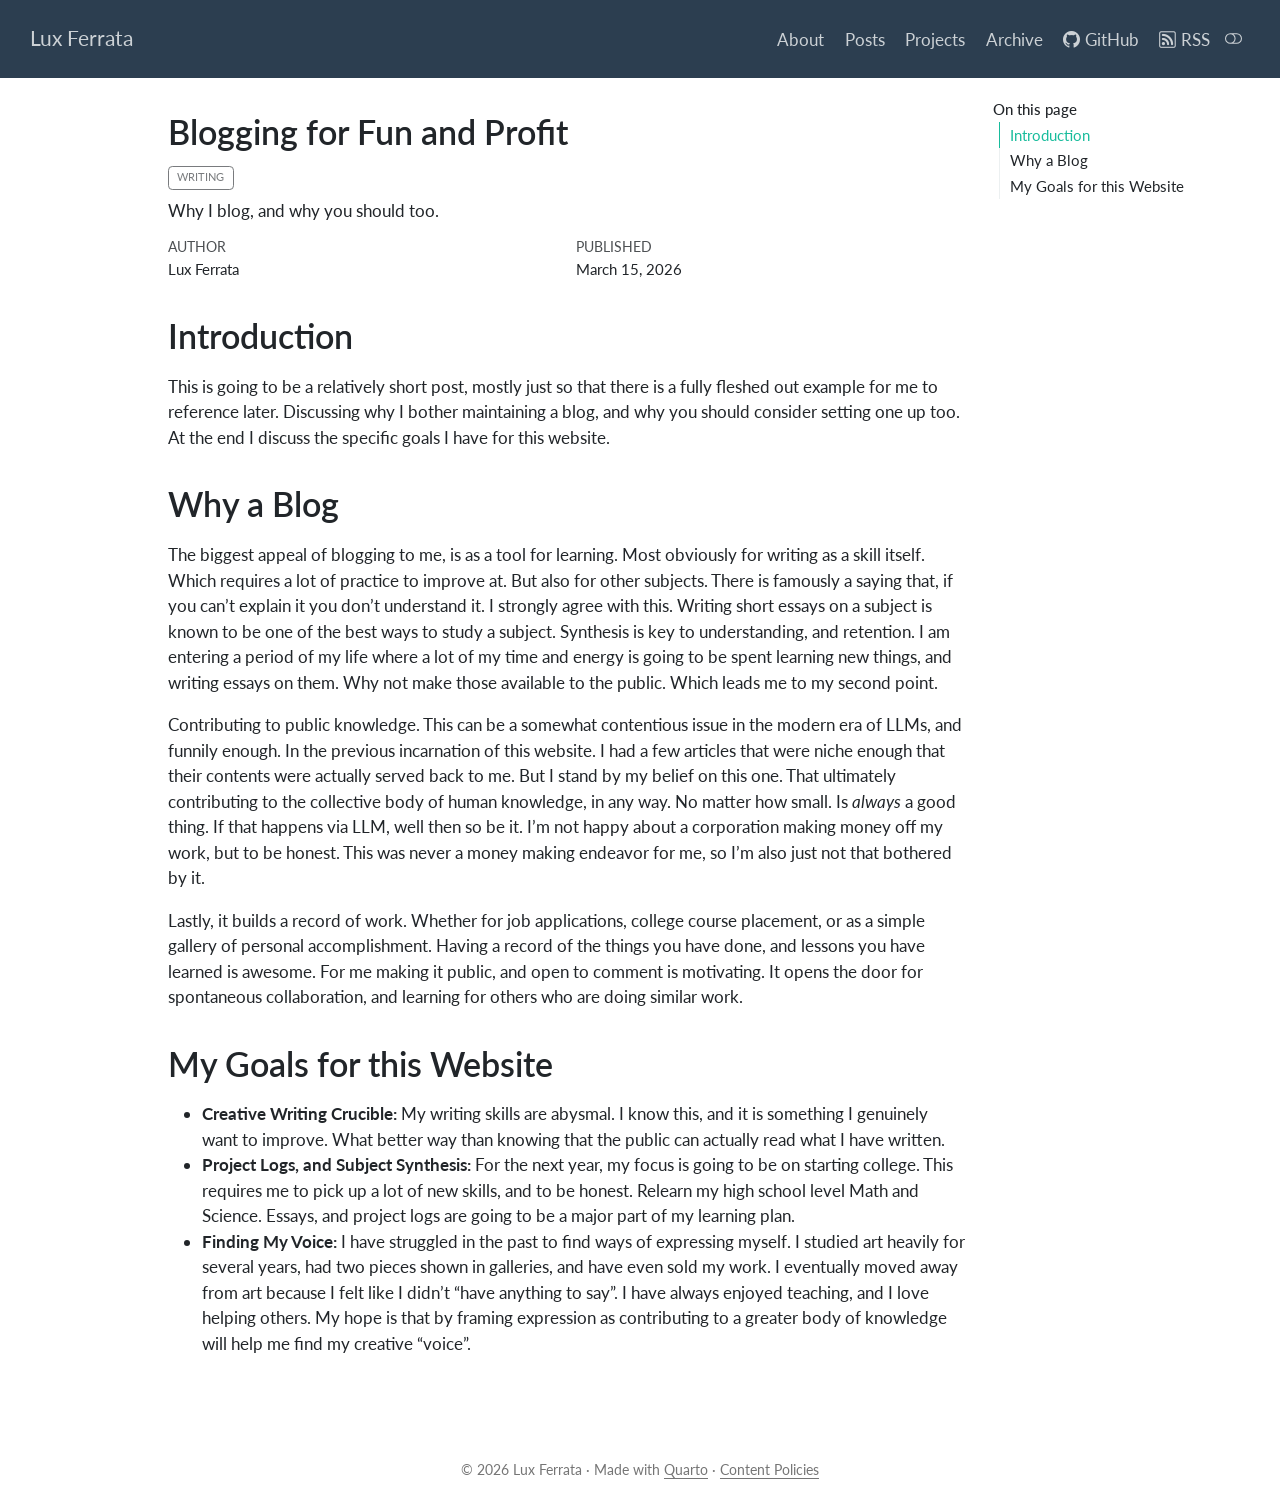
==== posts/blogging_for_fun_and_profit/index.html @ d285a42b "Built site for gh-pages" ====
<!DOCTYPE html>
<html xmlns="http://www.w3.org/1999/xhtml" lang="en" xml:lang="en"><head>

<meta charset="utf-8">
<meta name="generator" content="quarto-1.8.26">

<meta name="viewport" content="width=device-width, initial-scale=1.0, user-scalable=yes">

<meta name="author" content="Lux Ferrata">
<meta name="dcterms.date" content="2026-03-15">
<meta name="description" content="Why I blog, and why you should too.">

<title>Blogging for Fun and Profit – Lux Ferrata</title>
<style>
code{white-space: pre-wrap;}
span.smallcaps{font-variant: small-caps;}
div.columns{display: flex; gap: min(4vw, 1.5em);}
div.column{flex: auto; overflow-x: auto;}
div.hanging-indent{margin-left: 1.5em; text-indent: -1.5em;}
ul.task-list{list-style: none;}
ul.task-list li input[type="checkbox"] {
  width: 0.8em;
  margin: 0 0.8em 0.2em -1em; /* quarto-specific, see https://github.com/quarto-dev/quarto-cli/issues/4556 */ 
  vertical-align: middle;
}
</style>


<script src="../../site_libs/quarto-nav/quarto-nav.js"></script>
<script src="../../site_libs/quarto-nav/headroom.min.js"></script>
<script src="../../site_libs/clipboard/clipboard.min.js"></script>
<script src="../../site_libs/quarto-search/autocomplete.umd.js"></script>
<script src="../../site_libs/quarto-search/fuse.min.js"></script>
<script src="../../site_libs/quarto-search/quarto-search.js"></script>
<meta name="quarto:offset" content="../../">
<link href="../../Penrose_Valknut-3.svg" rel="icon" type="image/svg+xml">
<script src="../../site_libs/quarto-html/quarto.js" type="module"></script>
<script src="../../site_libs/quarto-html/tabsets/tabsets.js" type="module"></script>
<script src="../../site_libs/quarto-html/axe/axe-check.js" type="module"></script>
<script src="../../site_libs/quarto-html/popper.min.js"></script>
<script src="../../site_libs/quarto-html/tippy.umd.min.js"></script>
<script src="../../site_libs/quarto-html/anchor.min.js"></script>
<link href="../../site_libs/quarto-html/tippy.css" rel="stylesheet">
<link href="../../site_libs/quarto-html/quarto-syntax-highlighting-587c61ba64f3a5504c4d52d930310e48.css" rel="stylesheet" class="quarto-color-scheme" id="quarto-text-highlighting-styles">
<link href="../../site_libs/quarto-html/quarto-syntax-highlighting-dark-b758ccaa5987ceb1b75504551e579abf.css" rel="stylesheet" class="quarto-color-scheme quarto-color-alternate" id="quarto-text-highlighting-styles">
<link href="../../site_libs/quarto-html/quarto-syntax-highlighting-587c61ba64f3a5504c4d52d930310e48.css" rel="stylesheet" class="quarto-color-scheme-extra" id="quarto-text-highlighting-styles">
<script src="../../site_libs/bootstrap/bootstrap.min.js"></script>
<link href="../../site_libs/bootstrap/bootstrap-icons.css" rel="stylesheet">
<link href="../../site_libs/bootstrap/bootstrap-5440263214193072107d4b84b56871b3.min.css" rel="stylesheet" append-hash="true" class="quarto-color-scheme" id="quarto-bootstrap" data-mode="light">
<link href="../../site_libs/bootstrap/bootstrap-dark-11180e8641d4251ead1245f5d1384df2.min.css" rel="stylesheet" append-hash="true" class="quarto-color-scheme quarto-color-alternate" id="quarto-bootstrap" data-mode="dark">
<link href="../../site_libs/bootstrap/bootstrap-5440263214193072107d4b84b56871b3.min.css" rel="stylesheet" append-hash="true" class="quarto-color-scheme-extra" id="quarto-bootstrap" data-mode="light">
<script id="quarto-search-options" type="application/json">{
  "location": "navbar",
  "copy-button": false,
  "collapse-after": 3,
  "panel-placement": "end",
  "type": "overlay",
  "limit": 50,
  "keyboard-shortcut": [
    "f",
    "/",
    "s"
  ],
  "show-item-context": false,
  "language": {
    "search-no-results-text": "No results",
    "search-matching-documents-text": "matching documents",
    "search-copy-link-title": "Copy link to search",
    "search-hide-matches-text": "Hide additional matches",
    "search-more-match-text": "more match in this document",
    "search-more-matches-text": "more matches in this document",
    "search-clear-button-title": "Clear",
    "search-text-placeholder": "",
    "search-detached-cancel-button-title": "Cancel",
    "search-submit-button-title": "Submit",
    "search-label": "Search"
  }
}</script>


<meta property="og:title" content="Blogging for Fun and Profit – Lux Ferrata">
<meta property="og:description" content="Why I blog, and why you should too.">
<meta property="og:image" content="https://luxferrata.org/posts/blogging_for_fun_and_profit/thumbnail.png">
<meta property="og:site_name" content="Lux Ferrata">
<meta property="og:image:height" content="2832">
<meta property="og:image:width" content="4256">
</head>

<body class="nav-fixed quarto-light"><script id="quarto-html-before-body" type="application/javascript">
    const toggleBodyColorMode = (bsSheetEl) => {
      const mode = bsSheetEl.getAttribute("data-mode");
      const bodyEl = window.document.querySelector("body");
      if (mode === "dark") {
        bodyEl.classList.add("quarto-dark");
        bodyEl.classList.remove("quarto-light");
      } else {
        bodyEl.classList.add("quarto-light");
        bodyEl.classList.remove("quarto-dark");
      }
    }
    const toggleBodyColorPrimary = () => {
      const bsSheetEl = window.document.querySelector("link#quarto-bootstrap:not([rel=disabled-stylesheet])");
      if (bsSheetEl) {
        toggleBodyColorMode(bsSheetEl);
      }
    }
    const setColorSchemeToggle = (alternate) => {
      const toggles = window.document.querySelectorAll('.quarto-color-scheme-toggle');
      for (let i=0; i < toggles.length; i++) {
        const toggle = toggles[i];
        if (toggle) {
          if (alternate) {
            toggle.classList.add("alternate");
          } else {
            toggle.classList.remove("alternate");
          }
        }
      }
    };
    const toggleColorMode = (alternate) => {
      // Switch the stylesheets
      const primaryStylesheets = window.document.querySelectorAll('link.quarto-color-scheme:not(.quarto-color-alternate)');
      const alternateStylesheets = window.document.querySelectorAll('link.quarto-color-scheme.quarto-color-alternate');
      manageTransitions('#quarto-margin-sidebar .nav-link', false);
      if (alternate) {
        // note: dark is layered on light, we don't disable primary!
        enableStylesheet(alternateStylesheets);
        for (const sheetNode of alternateStylesheets) {
          if (sheetNode.id === "quarto-bootstrap") {
            toggleBodyColorMode(sheetNode);
          }
        }
      } else {
        disableStylesheet(alternateStylesheets);
        enableStylesheet(primaryStylesheets)
        toggleBodyColorPrimary();
      }
      manageTransitions('#quarto-margin-sidebar .nav-link', true);
      // Switch the toggles
      setColorSchemeToggle(alternate)
      // Hack to workaround the fact that safari doesn't
      // properly recolor the scrollbar when toggling (#1455)
      if (navigator.userAgent.indexOf('Safari') > 0 && navigator.userAgent.indexOf('Chrome') == -1) {
        manageTransitions("body", false);
        window.scrollTo(0, 1);
        setTimeout(() => {
          window.scrollTo(0, 0);
          manageTransitions("body", true);
        }, 40);
      }
    }
    const disableStylesheet = (stylesheets) => {
      for (let i=0; i < stylesheets.length; i++) {
        const stylesheet = stylesheets[i];
        stylesheet.rel = 'disabled-stylesheet';
      }
    }
    const enableStylesheet = (stylesheets) => {
      for (let i=0; i < stylesheets.length; i++) {
        const stylesheet = stylesheets[i];
        if(stylesheet.rel !== 'stylesheet') { // for Chrome, which will still FOUC without this check
          stylesheet.rel = 'stylesheet';
        }
      }
    }
    const manageTransitions = (selector, allowTransitions) => {
      const els = window.document.querySelectorAll(selector);
      for (let i=0; i < els.length; i++) {
        const el = els[i];
        if (allowTransitions) {
          el.classList.remove('notransition');
        } else {
          el.classList.add('notransition');
        }
      }
    }
    const isFileUrl = () => {
      return window.location.protocol === 'file:';
    }
    const hasAlternateSentinel = () => {
      let styleSentinel = getColorSchemeSentinel();
      if (styleSentinel !== null) {
        return styleSentinel === "alternate";
      } else {
        return false;
      }
    }
    const setStyleSentinel = (alternate) => {
      const value = alternate ? "alternate" : "default";
      if (!isFileUrl()) {
        window.localStorage.setItem("quarto-color-scheme", value);
      } else {
        localAlternateSentinel = value;
      }
    }
    const getColorSchemeSentinel = () => {
      if (!isFileUrl()) {
        const storageValue = window.localStorage.getItem("quarto-color-scheme");
        return storageValue != null ? storageValue : localAlternateSentinel;
      } else {
        return localAlternateSentinel;
      }
    }
    const toggleGiscusIfUsed = (isAlternate, darkModeDefault) => {
      const baseTheme = document.querySelector('#giscus-base-theme')?.value ?? 'light';
      const alternateTheme = document.querySelector('#giscus-alt-theme')?.value ?? 'dark';
      let newTheme = '';
      if(authorPrefersDark) {
        newTheme = isAlternate ? baseTheme : alternateTheme;
      } else {
        newTheme = isAlternate ? alternateTheme : baseTheme;
      }
      const changeGiscusTheme = () => {
        // From: https://github.com/giscus/giscus/issues/336
        const sendMessage = (message) => {
          const iframe = document.querySelector('iframe.giscus-frame');
          if (!iframe) return;
          iframe.contentWindow.postMessage({ giscus: message }, 'https://giscus.app');
        }
        sendMessage({
          setConfig: {
            theme: newTheme
          }
        });
      }
      const isGiscussLoaded = window.document.querySelector('iframe.giscus-frame') !== null;
      if (isGiscussLoaded) {
        changeGiscusTheme();
      }
    };
    const authorPrefersDark = false;
    const darkModeDefault = authorPrefersDark;
      document.querySelector('link#quarto-text-highlighting-styles.quarto-color-scheme-extra').rel = 'disabled-stylesheet';
      document.querySelector('link#quarto-bootstrap.quarto-color-scheme-extra').rel = 'disabled-stylesheet';
    let localAlternateSentinel = darkModeDefault ? 'alternate' : 'default';
    // Dark / light mode switch
    window.quartoToggleColorScheme = () => {
      // Read the current dark / light value
      let toAlternate = !hasAlternateSentinel();
      toggleColorMode(toAlternate);
      setStyleSentinel(toAlternate);
      toggleGiscusIfUsed(toAlternate, darkModeDefault);
      window.dispatchEvent(new Event('resize'));
    };
    // Switch to dark mode if need be
    if (hasAlternateSentinel()) {
      toggleColorMode(true);
    } else {
      toggleColorMode(false);
    }
  </script>

<div id="quarto-search-results"></div>
  <header id="quarto-header" class="headroom fixed-top">
    <nav class="navbar navbar-expand-lg " data-bs-theme="dark">
      <div class="navbar-container container-fluid">
      <div class="navbar-brand-container mx-auto">
    <a class="navbar-brand" href="../../index.html">
    <span class="navbar-title">Lux Ferrata</span>
    </a>
  </div>
            <div id="quarto-search" class="" title="Search"></div>
          <button class="navbar-toggler" type="button" data-bs-toggle="collapse" data-bs-target="#navbarCollapse" aria-controls="navbarCollapse" role="menu" aria-expanded="false" aria-label="Toggle navigation" onclick="if (window.quartoToggleHeadroom) { window.quartoToggleHeadroom(); }">
  <span class="navbar-toggler-icon"></span>
</button>
          <div class="collapse navbar-collapse" id="navbarCollapse">
            <ul class="navbar-nav navbar-nav-scroll ms-auto">
  <li class="nav-item">
    <a class="nav-link" href="../../author.html"> 
<span class="menu-text">About</span></a>
  </li>  
  <li class="nav-item">
    <a class="nav-link" href="../../blog.html"> 
<span class="menu-text">Posts</span></a>
  </li>  
  <li class="nav-item">
    <a class="nav-link" href="../../projects.html"> 
<span class="menu-text">Projects</span></a>
  </li>  
  <li class="nav-item">
    <a class="nav-link" href="../../archive.html"> 
<span class="menu-text">Archive</span></a>
  </li>  
  <li class="nav-item">
    <a class="nav-link" href="https://github.com/lux-ferrata"> <i class="bi bi-github" role="img">
</i> 
<span class="menu-text">GitHub</span></a>
  </li>  
  <li class="nav-item">
    <a class="nav-link" href="../../blog.xml"> <i class="bi bi-rss" role="img">
</i> 
<span class="menu-text">RSS</span></a>
  </li>  
</ul>
          </div> <!-- /navcollapse -->
            <div class="quarto-navbar-tools">
  <a href="" class="quarto-color-scheme-toggle quarto-navigation-tool  px-1" onclick="window.quartoToggleColorScheme(); return false;" title="Toggle dark mode"><i class="bi"></i></a>
</div>
      </div> <!-- /container-fluid -->
    </nav>
</header>
<!-- content -->
<div id="quarto-content" class="quarto-container page-columns page-rows-contents page-layout-article page-navbar">
<!-- sidebar -->
<!-- margin-sidebar -->
    <div id="quarto-margin-sidebar" class="sidebar margin-sidebar">
        <nav id="TOC" role="doc-toc" class="toc-active">
    <h2 id="toc-title">On this page</h2>
   
  <ul>
  <li><a href="#introduction" id="toc-introduction" class="nav-link active" data-scroll-target="#introduction">Introduction</a></li>
  <li><a href="#why-a-blog" id="toc-why-a-blog" class="nav-link" data-scroll-target="#why-a-blog">Why a Blog</a></li>
  <li><a href="#my-goals-for-this-website" id="toc-my-goals-for-this-website" class="nav-link" data-scroll-target="#my-goals-for-this-website">My Goals for this Website</a></li>
  </ul>
</nav>
    </div>
<!-- main -->
<main class="content" id="quarto-document-content">


<header id="title-block-header" class="quarto-title-block default">
<div class="quarto-title">
<h1 class="title">Blogging for Fun and Profit</h1>
  <div class="quarto-categories">
    <div class="quarto-category">Writing</div>
  </div>
  </div>

<div>
  <div class="description">
    Why I blog, and why you should too.
  </div>
</div>


<div class="quarto-title-meta">

    <div>
    <div class="quarto-title-meta-heading">Author</div>
    <div class="quarto-title-meta-contents">
             <p>Lux Ferrata </p>
          </div>
  </div>
    
    <div>
    <div class="quarto-title-meta-heading">Published</div>
    <div class="quarto-title-meta-contents">
      <p class="date">March 15, 2026</p>
    </div>
  </div>
  
    
  </div>
  


</header>


<section id="introduction" class="level1">
<h1>Introduction</h1>
<p>This is going to be a relatively short post, mostly just so that there is a fully fleshed out example for me to reference later. Discussing why I bother maintaining a blog, and why you should consider setting one up too. At the end I discuss the specific goals I have for this website.</p>
</section>
<section id="why-a-blog" class="level1">
<h1>Why a Blog</h1>
<p>The biggest appeal of blogging to me, is as a tool for learning. Most obviously for writing as a skill itself. Which requires a lot of practice to improve at. But also for other subjects. There is famously a saying that, if you can’t explain it you don’t understand it. I strongly agree with this. Writing short essays on a subject is known to be one of the best ways to study a subject. Synthesis is key to understanding, and retention. I am entering a period of my life where a lot of my time and energy is going to be spent learning new things, and writing essays on them. Why not make those available to the public. Which leads me to my second point.</p>
<p>Contributing to public knowledge. This can be a somewhat contentious issue in the modern era of LLMs, and funnily enough. In the previous incarnation of this website. I had a few articles that were niche enough that their contents were actually served back to me. But I stand by my belief on this one. That ultimately contributing to the collective body of human knowledge, in any way. No matter how small. Is <em>always</em> a good thing. If that happens via LLM, well then so be it. I’m not happy about a corporation making money off my work, but to be honest. This was never a money making endeavor for me, so I’m also just not that bothered by it.</p>
<p>Lastly, it builds a record of work. Whether for job applications, college course placement, or as a simple gallery of personal accomplishment. Having a record of the things you have done, and lessons you have learned is awesome. For me making it public, and open to comment is motivating. It opens the door for spontaneous collaboration, and learning for others who are doing similar work.</p>
</section>
<section id="my-goals-for-this-website" class="level1">
<h1>My Goals for this Website</h1>
<ul>
<li><strong>Creative Writing Crucible:</strong> My writing skills are abysmal. I know this, and it is something I genuinely want to improve. What better way than knowing that the public can actually read what I have written.</li>
<li><strong>Project Logs, and Subject Synthesis:</strong> For the next year, my focus is going to be on starting college. This requires me to pick up a lot of new skills, and to be honest. Relearn my high school level Math and Science. Essays, and project logs are going to be a major part of my learning plan.</li>
<li><strong>Finding My Voice:</strong> I have struggled in the past to find ways of expressing myself. I studied art heavily for several years, had two pieces shown in galleries, and have even sold my work. I eventually moved away from art because I felt like I didn’t “have anything to say”. I have always enjoyed teaching, and I love helping others. My hope is that by framing expression as contributing to a greater body of knowledge will help me find my creative “voice”.</li>
</ul>


</section>

</main> <!-- /main -->
<script id="quarto-html-after-body" type="application/javascript">
  window.document.addEventListener("DOMContentLoaded", function (event) {
    // Ensure there is a toggle, if there isn't float one in the top right
    if (window.document.querySelector('.quarto-color-scheme-toggle') === null) {
      const a = window.document.createElement('a');
      a.classList.add('top-right');
      a.classList.add('quarto-color-scheme-toggle');
      a.href = "";
      a.onclick = function() { try { window.quartoToggleColorScheme(); } catch {} return false; };
      const i = window.document.createElement("i");
      i.classList.add('bi');
      a.appendChild(i);
      window.document.body.appendChild(a);
    }
    setColorSchemeToggle(hasAlternateSentinel())
    const icon = "";
    const anchorJS = new window.AnchorJS();
    anchorJS.options = {
      placement: 'right',
      icon: icon
    };
    anchorJS.add('.anchored');
    const isCodeAnnotation = (el) => {
      for (const clz of el.classList) {
        if (clz.startsWith('code-annotation-')) {                     
          return true;
        }
      }
      return false;
    }
    const onCopySuccess = function(e) {
      // button target
      const button = e.trigger;
      // don't keep focus
      button.blur();
      // flash "checked"
      button.classList.add('code-copy-button-checked');
      var currentTitle = button.getAttribute("title");
      button.setAttribute("title", "Copied!");
      let tooltip;
      if (window.bootstrap) {
        button.setAttribute("data-bs-toggle", "tooltip");
        button.setAttribute("data-bs-placement", "left");
        button.setAttribute("data-bs-title", "Copied!");
        tooltip = new bootstrap.Tooltip(button, 
          { trigger: "manual", 
            customClass: "code-copy-button-tooltip",
            offset: [0, -8]});
        tooltip.show();    
      }
      setTimeout(function() {
        if (tooltip) {
          tooltip.hide();
          button.removeAttribute("data-bs-title");
          button.removeAttribute("data-bs-toggle");
          button.removeAttribute("data-bs-placement");
        }
        button.setAttribute("title", currentTitle);
        button.classList.remove('code-copy-button-checked');
      }, 1000);
      // clear code selection
      e.clearSelection();
    }
    const getTextToCopy = function(trigger) {
      const outerScaffold = trigger.parentElement.cloneNode(true);
      const codeEl = outerScaffold.querySelector('code');
      for (const childEl of codeEl.children) {
        if (isCodeAnnotation(childEl)) {
          childEl.remove();
        }
      }
      return codeEl.innerText;
    }
    const clipboard = new window.ClipboardJS('.code-copy-button:not([data-in-quarto-modal])', {
      text: getTextToCopy
    });
    clipboard.on('success', onCopySuccess);
    if (window.document.getElementById('quarto-embedded-source-code-modal')) {
      const clipboardModal = new window.ClipboardJS('.code-copy-button[data-in-quarto-modal]', {
        text: getTextToCopy,
        container: window.document.getElementById('quarto-embedded-source-code-modal')
      });
      clipboardModal.on('success', onCopySuccess);
    }
      var localhostRegex = new RegExp(/^(?:http|https):\/\/localhost\:?[0-9]*\//);
      var mailtoRegex = new RegExp(/^mailto:/);
        var filterRegex = new RegExp("https:\/\/luxferrata\.org");
      var isInternal = (href) => {
          return filterRegex.test(href) || localhostRegex.test(href) || mailtoRegex.test(href);
      }
      // Inspect non-navigation links and adorn them if external
     var links = window.document.querySelectorAll('a[href]:not(.nav-link):not(.navbar-brand):not(.toc-action):not(.sidebar-link):not(.sidebar-item-toggle):not(.pagination-link):not(.no-external):not([aria-hidden]):not(.dropdown-item):not(.quarto-navigation-tool):not(.about-link)');
      for (var i=0; i<links.length; i++) {
        const link = links[i];
        if (!isInternal(link.href)) {
          // undo the damage that might have been done by quarto-nav.js in the case of
          // links that we want to consider external
          if (link.dataset.originalHref !== undefined) {
            link.href = link.dataset.originalHref;
          }
        }
      }
    function tippyHover(el, contentFn, onTriggerFn, onUntriggerFn) {
      const config = {
        allowHTML: true,
        maxWidth: 500,
        delay: 100,
        arrow: false,
        appendTo: function(el) {
            return el.parentElement;
        },
        interactive: true,
        interactiveBorder: 10,
        theme: 'quarto',
        placement: 'bottom-start',
      };
      if (contentFn) {
        config.content = contentFn;
      }
      if (onTriggerFn) {
        config.onTrigger = onTriggerFn;
      }
      if (onUntriggerFn) {
        config.onUntrigger = onUntriggerFn;
      }
      window.tippy(el, config); 
    }
    const noterefs = window.document.querySelectorAll('a[role="doc-noteref"]');
    for (var i=0; i<noterefs.length; i++) {
      const ref = noterefs[i];
      tippyHover(ref, function() {
        // use id or data attribute instead here
        let href = ref.getAttribute('data-footnote-href') || ref.getAttribute('href');
        try { href = new URL(href).hash; } catch {}
        const id = href.replace(/^#\/?/, "");
        const note = window.document.getElementById(id);
        if (note) {
          return note.innerHTML;
        } else {
          return "";
        }
      });
    }
    const xrefs = window.document.querySelectorAll('a.quarto-xref');
    const processXRef = (id, note) => {
      // Strip column container classes
      const stripColumnClz = (el) => {
        el.classList.remove("page-full", "page-columns");
        if (el.children) {
          for (const child of el.children) {
            stripColumnClz(child);
          }
        }
      }
      stripColumnClz(note)
      if (id === null || id.startsWith('sec-')) {
        // Special case sections, only their first couple elements
        const container = document.createElement("div");
        if (note.children && note.children.length > 2) {
          container.appendChild(note.children[0].cloneNode(true));
          for (let i = 1; i < note.children.length; i++) {
            const child = note.children[i];
            if (child.tagName === "P" && child.innerText === "") {
              continue;
            } else {
              container.appendChild(child.cloneNode(true));
              break;
            }
          }
          if (window.Quarto?.typesetMath) {
            window.Quarto.typesetMath(container);
          }
          return container.innerHTML
        } else {
          if (window.Quarto?.typesetMath) {
            window.Quarto.typesetMath(note);
          }
          return note.innerHTML;
        }
      } else {
        // Remove any anchor links if they are present
        const anchorLink = note.querySelector('a.anchorjs-link');
        if (anchorLink) {
          anchorLink.remove();
        }
        if (window.Quarto?.typesetMath) {
          window.Quarto.typesetMath(note);
        }
        if (note.classList.contains("callout")) {
          return note.outerHTML;
        } else {
          return note.innerHTML;
        }
      }
    }
    for (var i=0; i<xrefs.length; i++) {
      const xref = xrefs[i];
      tippyHover(xref, undefined, function(instance) {
        instance.disable();
        let url = xref.getAttribute('href');
        let hash = undefined; 
        if (url.startsWith('#')) {
          hash = url;
        } else {
          try { hash = new URL(url).hash; } catch {}
        }
        if (hash) {
          const id = hash.replace(/^#\/?/, "");
          const note = window.document.getElementById(id);
          if (note !== null) {
            try {
              const html = processXRef(id, note.cloneNode(true));
              instance.setContent(html);
            } finally {
              instance.enable();
              instance.show();
            }
          } else {
            // See if we can fetch this
            fetch(url.split('#')[0])
            .then(res => res.text())
            .then(html => {
              const parser = new DOMParser();
              const htmlDoc = parser.parseFromString(html, "text/html");
              const note = htmlDoc.getElementById(id);
              if (note !== null) {
                const html = processXRef(id, note);
                instance.setContent(html);
              } 
            }).finally(() => {
              instance.enable();
              instance.show();
            });
          }
        } else {
          // See if we can fetch a full url (with no hash to target)
          // This is a special case and we should probably do some content thinning / targeting
          fetch(url)
          .then(res => res.text())
          .then(html => {
            const parser = new DOMParser();
            const htmlDoc = parser.parseFromString(html, "text/html");
            const note = htmlDoc.querySelector('main.content');
            if (note !== null) {
              // This should only happen for chapter cross references
              // (since there is no id in the URL)
              // remove the first header
              if (note.children.length > 0 && note.children[0].tagName === "HEADER") {
                note.children[0].remove();
              }
              const html = processXRef(null, note);
              instance.setContent(html);
            } 
          }).finally(() => {
            instance.enable();
            instance.show();
          });
        }
      }, function(instance) {
      });
    }
        let selectedAnnoteEl;
        const selectorForAnnotation = ( cell, annotation) => {
          let cellAttr = 'data-code-cell="' + cell + '"';
          let lineAttr = 'data-code-annotation="' +  annotation + '"';
          const selector = 'span[' + cellAttr + '][' + lineAttr + ']';
          return selector;
        }
        const selectCodeLines = (annoteEl) => {
          const doc = window.document;
          const targetCell = annoteEl.getAttribute("data-target-cell");
          const targetAnnotation = annoteEl.getAttribute("data-target-annotation");
          const annoteSpan = window.document.querySelector(selectorForAnnotation(targetCell, targetAnnotation));
          const lines = annoteSpan.getAttribute("data-code-lines").split(",");
          const lineIds = lines.map((line) => {
            return targetCell + "-" + line;
          })
          let top = null;
          let height = null;
          let parent = null;
          if (lineIds.length > 0) {
              //compute the position of the single el (top and bottom and make a div)
              const el = window.document.getElementById(lineIds[0]);
              top = el.offsetTop;
              height = el.offsetHeight;
              parent = el.parentElement.parentElement;
            if (lineIds.length > 1) {
              const lastEl = window.document.getElementById(lineIds[lineIds.length - 1]);
              const bottom = lastEl.offsetTop + lastEl.offsetHeight;
              height = bottom - top;
            }
            if (top !== null && height !== null && parent !== null) {
              // cook up a div (if necessary) and position it 
              let div = window.document.getElementById("code-annotation-line-highlight");
              if (div === null) {
                div = window.document.createElement("div");
                div.setAttribute("id", "code-annotation-line-highlight");
                div.style.position = 'absolute';
                parent.appendChild(div);
              }
              div.style.top = top - 2 + "px";
              div.style.height = height + 4 + "px";
              div.style.left = 0;
              let gutterDiv = window.document.getElementById("code-annotation-line-highlight-gutter");
              if (gutterDiv === null) {
                gutterDiv = window.document.createElement("div");
                gutterDiv.setAttribute("id", "code-annotation-line-highlight-gutter");
                gutterDiv.style.position = 'absolute';
                const codeCell = window.document.getElementById(targetCell);
                const gutter = codeCell.querySelector('.code-annotation-gutter');
                gutter.appendChild(gutterDiv);
              }
              gutterDiv.style.top = top - 2 + "px";
              gutterDiv.style.height = height + 4 + "px";
            }
            selectedAnnoteEl = annoteEl;
          }
        };
        const unselectCodeLines = () => {
          const elementsIds = ["code-annotation-line-highlight", "code-annotation-line-highlight-gutter"];
          elementsIds.forEach((elId) => {
            const div = window.document.getElementById(elId);
            if (div) {
              div.remove();
            }
          });
          selectedAnnoteEl = undefined;
        };
          // Handle positioning of the toggle
      window.addEventListener(
        "resize",
        throttle(() => {
          elRect = undefined;
          if (selectedAnnoteEl) {
            selectCodeLines(selectedAnnoteEl);
          }
        }, 10)
      );
      function throttle(fn, ms) {
      let throttle = false;
      let timer;
        return (...args) => {
          if(!throttle) { // first call gets through
              fn.apply(this, args);
              throttle = true;
          } else { // all the others get throttled
              if(timer) clearTimeout(timer); // cancel #2
              timer = setTimeout(() => {
                fn.apply(this, args);
                timer = throttle = false;
              }, ms);
          }
        };
      }
        // Attach click handler to the DT
        const annoteDls = window.document.querySelectorAll('dt[data-target-cell]');
        for (const annoteDlNode of annoteDls) {
          annoteDlNode.addEventListener('click', (event) => {
            const clickedEl = event.target;
            if (clickedEl !== selectedAnnoteEl) {
              unselectCodeLines();
              const activeEl = window.document.querySelector('dt[data-target-cell].code-annotation-active');
              if (activeEl) {
                activeEl.classList.remove('code-annotation-active');
              }
              selectCodeLines(clickedEl);
              clickedEl.classList.add('code-annotation-active');
            } else {
              // Unselect the line
              unselectCodeLines();
              clickedEl.classList.remove('code-annotation-active');
            }
          });
        }
    const findCites = (el) => {
      const parentEl = el.parentElement;
      if (parentEl) {
        const cites = parentEl.dataset.cites;
        if (cites) {
          return {
            el,
            cites: cites.split(' ')
          };
        } else {
          return findCites(el.parentElement)
        }
      } else {
        return undefined;
      }
    };
    var bibliorefs = window.document.querySelectorAll('a[role="doc-biblioref"]');
    for (var i=0; i<bibliorefs.length; i++) {
      const ref = bibliorefs[i];
      const citeInfo = findCites(ref);
      if (citeInfo) {
        tippyHover(citeInfo.el, function() {
          var popup = window.document.createElement('div');
          citeInfo.cites.forEach(function(cite) {
            var citeDiv = window.document.createElement('div');
            citeDiv.classList.add('hanging-indent');
            citeDiv.classList.add('csl-entry');
            var biblioDiv = window.document.getElementById('ref-' + cite);
            if (biblioDiv) {
              citeDiv.innerHTML = biblioDiv.innerHTML;
            }
            popup.appendChild(citeDiv);
          });
          return popup.innerHTML;
        });
      }
    }
  });
  </script>
<input type="hidden" id="giscus-base-theme" value="preferred_color_scheme">
<input type="hidden" id="giscus-alt-theme" value="preferred_color_scheme">
<script>
  function loadGiscus() {
    // Function to get the theme based on body class
    const getTheme = () => {
      let baseTheme = document.getElementById('giscus-base-theme').value;
      let altTheme = document.getElementById('giscus-alt-theme').value;
      if (authorPrefersDark) {
          [baseTheme, altTheme] = [altTheme, baseTheme];
      }
      return document.body.classList.contains('quarto-dark') ? altTheme : baseTheme;
    };
    const script = document.createElement("script");
    script.src = "https://giscus.app/client.js";
    script.async = true;
    script.dataset.repo = "lux-ferrata/lux-ferrata.github.io";
    script.dataset.repoId = "REPLACE_WITH_REPO_ID";
    script.dataset.category = "Announcements";
    script.dataset.categoryId = "REPLACE_WITH_CATEGORY_ID";
    script.dataset.mapping = "url";
    script.dataset.reactionsEnabled = "1";
    script.dataset.emitMetadata = "0";
    script.dataset.inputPosition = "top";
    script.dataset.theme = getTheme();
    script.dataset.lang = "en";
    script.crossOrigin = "anonymous";
    // Append the script to the desired div instead of at the end of the body
    document.getElementById("quarto-content").appendChild(script);
  }
  loadGiscus();
</script>
</div> <!-- /content -->
<footer class="footer">
  <div class="nav-footer">
    <div class="nav-footer-left">
      &nbsp;
    </div>   
    <div class="nav-footer-center">
<p>© 2026 Lux Ferrata · Made with <a href="https://quarto.org">Quarto</a> · <a href="content-policies.qmd">Content Policies</a></p>
</div>
    <div class="nav-footer-right">
      &nbsp;
    </div>
  </div>
</footer>




</body></html>
---- site_libs/quarto-html/tippy.css ----
.tippy-box[data-animation=fade][data-state=hidden]{opacity:0}[data-tippy-root]{max-width:calc(100vw - 10px)}.tippy-box{position:relative;background-color:#333;color:#fff;border-radius:4px;font-size:14px;line-height:1.4;white-space:normal;outline:0;transition-property:transform,visibility,opacity}.tippy-box[data-placement^=top]>.tippy-arrow{bottom:0}.tippy-box[data-placement^=top]>.tippy-arrow:before{bottom:-7px;left:0;border-width:8px 8px 0;border-top-color:initial;transform-origin:center top}.tippy-box[data-placement^=bottom]>.tippy-arrow{top:0}.tippy-box[data-placement^=bottom]>.tippy-arrow:before{top:-7px;left:0;border-width:0 8px 8px;border-bottom-color:initial;transform-origin:center bottom}.tippy-box[data-placement^=left]>.tippy-arrow{right:0}.tippy-box[data-placement^=left]>.tippy-arrow:before{border-width:8px 0 8px 8px;border-left-color:initial;right:-7px;transform-origin:center left}.tippy-box[data-placement^=right]>.tippy-arrow{left:0}.tippy-box[data-placement^=right]>.tippy-arrow:before{left:-7px;border-width:8px 8px 8px 0;border-right-color:initial;transform-origin:center right}.tippy-box[data-inertia][data-state=visible]{transition-timing-function:cubic-bezier(.54,1.5,.38,1.11)}.tippy-arrow{width:16px;height:16px;color:#333}.tippy-arrow:before{content:"";position:absolute;border-color:transparent;border-style:solid}.tippy-content{position:relative;padding:5px 9px;z-index:1}
---- site_libs/quarto-html/quarto-syntax-highlighting-587c61ba64f3a5504c4d52d930310e48.css ----
/* quarto syntax highlight colors */
:root {
  --quarto-hl-ot-color: #003B4F;
  --quarto-hl-at-color: #657422;
  --quarto-hl-ss-color: #20794D;
  --quarto-hl-an-color: #5E5E5E;
  --quarto-hl-fu-color: #4758AB;
  --quarto-hl-st-color: #20794D;
  --quarto-hl-cf-color: #003B4F;
  --quarto-hl-op-color: #5E5E5E;
  --quarto-hl-er-color: #AD0000;
  --quarto-hl-bn-color: #AD0000;
  --quarto-hl-al-color: #AD0000;
  --quarto-hl-va-color: #111111;
  --quarto-hl-bu-color: inherit;
  --quarto-hl-ex-color: inherit;
  --quarto-hl-pp-color: #AD0000;
  --quarto-hl-in-color: #5E5E5E;
  --quarto-hl-vs-color: #20794D;
  --quarto-hl-wa-color: #5E5E5E;
  --quarto-hl-do-color: #5E5E5E;
  --quarto-hl-im-color: #00769E;
  --quarto-hl-ch-color: #20794D;
  --quarto-hl-dt-color: #AD0000;
  --quarto-hl-fl-color: #AD0000;
  --quarto-hl-co-color: #5E5E5E;
  --quarto-hl-cv-color: #5E5E5E;
  --quarto-hl-cn-color: #8f5902;
  --quarto-hl-sc-color: #5E5E5E;
  --quarto-hl-dv-color: #AD0000;
  --quarto-hl-kw-color: #003B4F;
}

/* other quarto variables */
:root {
  --quarto-font-monospace: SFMono-Regular, Menlo, Monaco, Consolas, "Liberation Mono", "Courier New", monospace;
}

/* syntax highlight based on Pandoc's rules */
pre > code.sourceCode > span {
  color: #003B4F;
}

code.sourceCode > span {
  color: #003B4F;
}

div.sourceCode,
div.sourceCode pre.sourceCode {
  color: #003B4F;
}

/* Normal */
code span {
  color: #003B4F;
}

/* Alert */
code span.al {
  color: #AD0000;
  font-style: inherit;
}

/* Annotation */
code span.an {
  color: #5E5E5E;
  font-style: inherit;
}

/* Attribute */
code span.at {
  color: #657422;
  font-style: inherit;
}

/* BaseN */
code span.bn {
  color: #AD0000;
  font-style: inherit;
}

/* BuiltIn */
code span.bu {
  font-style: inherit;
}

/* ControlFlow */
code span.cf {
  color: #003B4F;
  font-weight: bold;
  font-style: inherit;
}

/* Char */
code span.ch {
  color: #20794D;
  font-style: inherit;
}

/* Constant */
code span.cn {
  color: #8f5902;
  font-style: inherit;
}

/* Comment */
code span.co {
  color: #5E5E5E;
  font-style: inherit;
}

/* CommentVar */
code span.cv {
  color: #5E5E5E;
  font-style: italic;
}

/* Documentation */
code span.do {
  color: #5E5E5E;
  font-style: italic;
}

/* DataType */
code span.dt {
  color: #AD0000;
  font-style: inherit;
}

/* DecVal */
code span.dv {
  color: #AD0000;
  font-style: inherit;
}

/* Error */
code span.er {
  color: #AD0000;
  font-style: inherit;
}

/* Extension */
code span.ex {
  font-style: inherit;
}

/* Float */
code span.fl {
  color: #AD0000;
  font-style: inherit;
}

/* Function */
code span.fu {
  color: #4758AB;
  font-style: inherit;
}

/* Import */
code span.im {
  color: #00769E;
  font-style: inherit;
}

/* Information */
code span.in {
  color: #5E5E5E;
  font-style: inherit;
}

/* Keyword */
code span.kw {
  color: #003B4F;
  font-weight: bold;
  font-style: inherit;
}

/* Operator */
code span.op {
  color: #5E5E5E;
  font-style: inherit;
}

/* Other */
code span.ot {
  color: #003B4F;
  font-style: inherit;
}

/* Preprocessor */
code span.pp {
  color: #AD0000;
  font-style: inherit;
}

/* SpecialChar */
code span.sc {
  color: #5E5E5E;
  font-style: inherit;
}

/* SpecialString */
code span.ss {
  color: #20794D;
  font-style: inherit;
}

/* String */
code span.st {
  color: #20794D;
  font-style: inherit;
}

/* Variable */
code span.va {
  color: #111111;
  font-style: inherit;
}

/* VerbatimString */
code span.vs {
  color: #20794D;
  font-style: inherit;
}

/* Warning */
code span.wa {
  color: #5E5E5E;
  font-style: italic;
}

.prevent-inlining {
  content: "</";
}

/*# sourceMappingURL=2dce1cc6c82594539e1579de68416b47.css.map */
---- site_libs/quarto-html/quarto-syntax-highlighting-dark-b758ccaa5987ceb1b75504551e579abf.css ----
/* quarto syntax highlight colors */
:root {
  --quarto-hl-al-color: #f07178;
  --quarto-hl-an-color: #d4d0ab;
  --quarto-hl-at-color: #00e0e0;
  --quarto-hl-bn-color: #d4d0ab;
  --quarto-hl-bu-color: #abe338;
  --quarto-hl-ch-color: #abe338;
  --quarto-hl-co-color: #f8f8f2;
  --quarto-hl-cv-color: #ffd700;
  --quarto-hl-cn-color: #ffd700;
  --quarto-hl-cf-color: #ffa07a;
  --quarto-hl-dt-color: #ffa07a;
  --quarto-hl-dv-color: #d4d0ab;
  --quarto-hl-do-color: #f8f8f2;
  --quarto-hl-er-color: #f07178;
  --quarto-hl-ex-color: #00e0e0;
  --quarto-hl-fl-color: #d4d0ab;
  --quarto-hl-fu-color: #ffa07a;
  --quarto-hl-im-color: #abe338;
  --quarto-hl-in-color: #d4d0ab;
  --quarto-hl-kw-color: #ffa07a;
  --quarto-hl-op-color: #ffa07a;
  --quarto-hl-ot-color: #00e0e0;
  --quarto-hl-pp-color: #dcc6e0;
  --quarto-hl-re-color: #00e0e0;
  --quarto-hl-sc-color: #abe338;
  --quarto-hl-ss-color: #abe338;
  --quarto-hl-st-color: #abe338;
  --quarto-hl-va-color: #00e0e0;
  --quarto-hl-vs-color: #abe338;
  --quarto-hl-wa-color: #dcc6e0;
}

/* other quarto variables */
:root {
  --quarto-font-monospace: SFMono-Regular, Menlo, Monaco, Consolas, "Liberation Mono", "Courier New", monospace;
}

/* syntax highlight based on Pandoc's rules */
pre > code.sourceCode > span {
  color: #f8f8f2;
}

code.sourceCode > span {
  color: #f8f8f2;
}

div.sourceCode,
div.sourceCode pre.sourceCode {
  color: #f8f8f2;
}

/* Normal */
code span {
  color: #f8f8f2;
}

/* Alert */
code span.al {
  color: #f07178;
}

/* Annotation */
code span.an {
  color: #d4d0ab;
}

/* Attribute */
code span.at {
  color: #00e0e0;
}

/* BaseN */
code span.bn {
  color: #d4d0ab;
}

/* BuiltIn */
code span.bu {
  color: #abe338;
}

/* ControlFlow */
code span.cf {
  font-weight: bold;
  color: #ffa07a;
}

/* Char */
code span.ch {
  color: #abe338;
}

/* Constant */
code span.cn {
  color: #ffd700;
}

/* Comment */
code span.co {
  font-style: italic;
  color: #f8f8f2;
}

/* CommentVar */
code span.cv {
  color: #ffd700;
}

/* Documentation */
code span.do {
  color: #f8f8f2;
}

/* DataType */
code span.dt {
  color: #ffa07a;
}

/* DecVal */
code span.dv {
  color: #d4d0ab;
}

/* Error */
code span.er {
  color: #f07178;
  text-decoration: underline;
}

/* Extension */
code span.ex {
  font-weight: bold;
  color: #00e0e0;
}

/* Float */
code span.fl {
  color: #d4d0ab;
}

/* Function */
code span.fu {
  color: #ffa07a;
}

/* Import */
code span.im {
  color: #abe338;
}

/* Information */
code span.in {
  color: #d4d0ab;
}

/* Keyword */
code span.kw {
  font-weight: bold;
  color: #ffa07a;
}

/* Operator */
code span.op {
  color: #ffa07a;
}

/* Other */
code span.ot {
  color: #00e0e0;
}

/* Preprocessor */
code span.pp {
  color: #dcc6e0;
}

/* RegionMarker */
code span.re {
  background-color: #f8f8f2;
  color: #00e0e0;
}

/* SpecialChar */
code span.sc {
  color: #abe338;
}

/* SpecialString */
code span.ss {
  color: #abe338;
}

/* String */
code span.st {
  color: #abe338;
}

/* Variable */
code span.va {
  color: #00e0e0;
}

/* VerbatimString */
code span.vs {
  color: #abe338;
}

/* Warning */
code span.wa {
  color: #dcc6e0;
}

.prevent-inlining {
  content: "</";
}

/*# sourceMappingURL=6c091f0476edacc1e88d089996040f32.css.map */
---- site_libs/quarto-html/quarto-syntax-highlighting-587c61ba64f3a5504c4d52d930310e48.css ----
/* quarto syntax highlight colors */
:root {
  --quarto-hl-ot-color: #003B4F;
  --quarto-hl-at-color: #657422;
  --quarto-hl-ss-color: #20794D;
  --quarto-hl-an-color: #5E5E5E;
  --quarto-hl-fu-color: #4758AB;
  --quarto-hl-st-color: #20794D;
  --quarto-hl-cf-color: #003B4F;
  --quarto-hl-op-color: #5E5E5E;
  --quarto-hl-er-color: #AD0000;
  --quarto-hl-bn-color: #AD0000;
  --quarto-hl-al-color: #AD0000;
  --quarto-hl-va-color: #111111;
  --quarto-hl-bu-color: inherit;
  --quarto-hl-ex-color: inherit;
  --quarto-hl-pp-color: #AD0000;
  --quarto-hl-in-color: #5E5E5E;
  --quarto-hl-vs-color: #20794D;
  --quarto-hl-wa-color: #5E5E5E;
  --quarto-hl-do-color: #5E5E5E;
  --quarto-hl-im-color: #00769E;
  --quarto-hl-ch-color: #20794D;
  --quarto-hl-dt-color: #AD0000;
  --quarto-hl-fl-color: #AD0000;
  --quarto-hl-co-color: #5E5E5E;
  --quarto-hl-cv-color: #5E5E5E;
  --quarto-hl-cn-color: #8f5902;
  --quarto-hl-sc-color: #5E5E5E;
  --quarto-hl-dv-color: #AD0000;
  --quarto-hl-kw-color: #003B4F;
}

/* other quarto variables */
:root {
  --quarto-font-monospace: SFMono-Regular, Menlo, Monaco, Consolas, "Liberation Mono", "Courier New", monospace;
}

/* syntax highlight based on Pandoc's rules */
pre > code.sourceCode > span {
  color: #003B4F;
}

code.sourceCode > span {
  color: #003B4F;
}

div.sourceCode,
div.sourceCode pre.sourceCode {
  color: #003B4F;
}

/* Normal */
code span {
  color: #003B4F;
}

/* Alert */
code span.al {
  color: #AD0000;
  font-style: inherit;
}

/* Annotation */
code span.an {
  color: #5E5E5E;
  font-style: inherit;
}

/* Attribute */
code span.at {
  color: #657422;
  font-style: inherit;
}

/* BaseN */
code span.bn {
  color: #AD0000;
  font-style: inherit;
}

/* BuiltIn */
code span.bu {
  font-style: inherit;
}

/* ControlFlow */
code span.cf {
  color: #003B4F;
  font-weight: bold;
  font-style: inherit;
}

/* Char */
code span.ch {
  color: #20794D;
  font-style: inherit;
}

/* Constant */
code span.cn {
  color: #8f5902;
  font-style: inherit;
}

/* Comment */
code span.co {
  color: #5E5E5E;
  font-style: inherit;
}

/* CommentVar */
code span.cv {
  color: #5E5E5E;
  font-style: italic;
}

/* Documentation */
code span.do {
  color: #5E5E5E;
  font-style: italic;
}

/* DataType */
code span.dt {
  color: #AD0000;
  font-style: inherit;
}

/* DecVal */
code span.dv {
  color: #AD0000;
  font-style: inherit;
}

/* Error */
code span.er {
  color: #AD0000;
  font-style: inherit;
}

/* Extension */
code span.ex {
  font-style: inherit;
}

/* Float */
code span.fl {
  color: #AD0000;
  font-style: inherit;
}

/* Function */
code span.fu {
  color: #4758AB;
  font-style: inherit;
}

/* Import */
code span.im {
  color: #00769E;
  font-style: inherit;
}

/* Information */
code span.in {
  color: #5E5E5E;
  font-style: inherit;
}

/* Keyword */
code span.kw {
  color: #003B4F;
  font-weight: bold;
  font-style: inherit;
}

/* Operator */
code span.op {
  color: #5E5E5E;
  font-style: inherit;
}

/* Other */
code span.ot {
  color: #003B4F;
  font-style: inherit;
}

/* Preprocessor */
code span.pp {
  color: #AD0000;
  font-style: inherit;
}

/* SpecialChar */
code span.sc {
  color: #5E5E5E;
  font-style: inherit;
}

/* SpecialString */
code span.ss {
  color: #20794D;
  font-style: inherit;
}

/* String */
code span.st {
  color: #20794D;
  font-style: inherit;
}

/* Variable */
code span.va {
  color: #111111;
  font-style: inherit;
}

/* VerbatimString */
code span.vs {
  color: #20794D;
  font-style: inherit;
}

/* Warning */
code span.wa {
  color: #5E5E5E;
  font-style: italic;
}

.prevent-inlining {
  content: "</";
}

/*# sourceMappingURL=2dce1cc6c82594539e1579de68416b47.css.map */
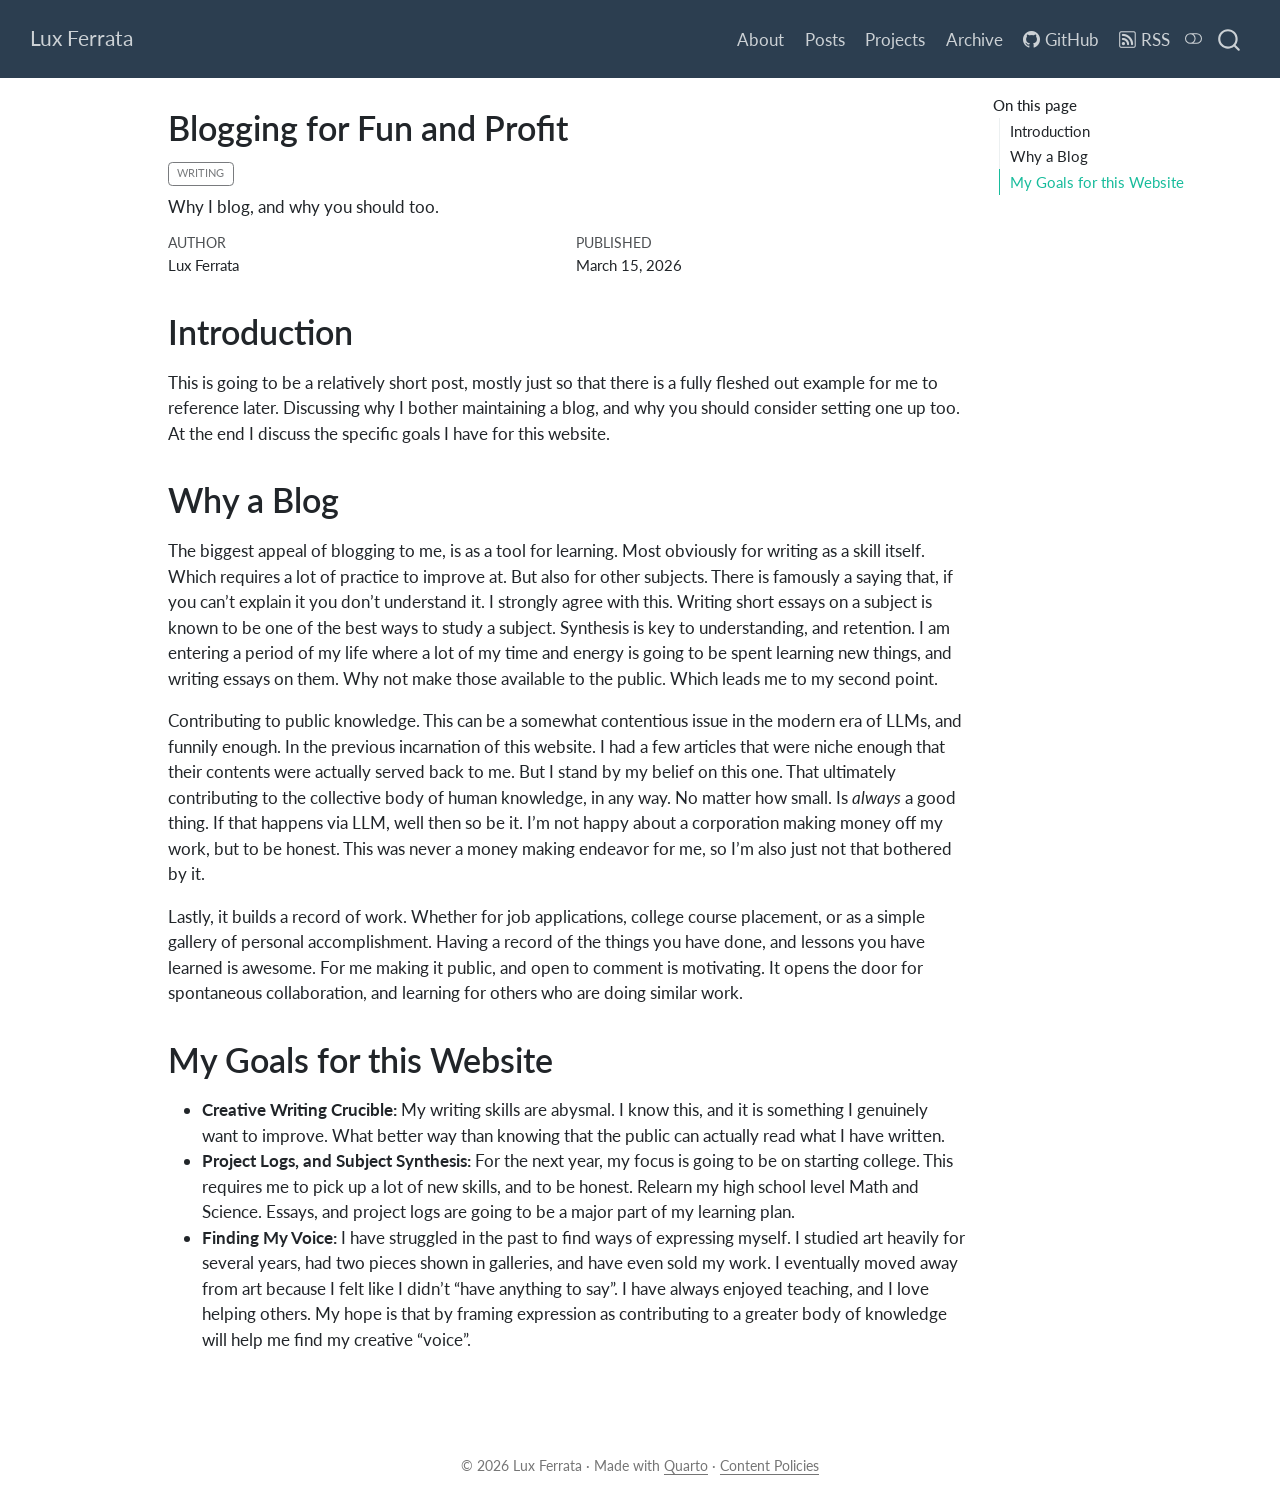
==== commit 91061069: "Built site for gh-pages" ====
--- a/posts/blogging_for_fun_and_profit/index.html
+++ b/posts/blogging_for_fun_and_profit/index.html
@@ -2,7 +2,7 @@
 <html xmlns="http://www.w3.org/1999/xhtml" lang="en" xml:lang="en"><head>
 
 <meta charset="utf-8">
-<meta name="generator" content="quarto-1.8.26">
+<meta name="generator" content="quarto-1.10.18">
 
 <meta name="viewport" content="width=device-width, initial-scale=1.0, user-scalable=yes">
 
@@ -12,10 +12,16 @@
 
 <title>Blogging for Fun and Profit – Lux Ferrata</title>
 <style>
-code{white-space: pre-wrap;}
+/* Default styles provided by pandoc.
+** See https://pandoc.org/MANUAL.html#variables-for-html for config info.
+*/
 span.smallcaps{font-variant: small-caps;}
-div.columns{display: flex; gap: min(4vw, 1.5em);}
-div.column{flex: auto; overflow-x: auto;}
+div.columns{display: flex; gap: 1.5em;}
+div.column{flex: auto;}
+@media screen {
+div.columns{gap: min(4vw, 1.5em);}
+div.column{overflow-x: auto;}
+}
 div.hanging-indent{margin-left: 1.5em; text-indent: -1.5em;}
 ul.task-list{list-style: none;}
 ul.task-list li input[type="checkbox"] {
@@ -36,19 +42,18 @@
 <link href="../../Penrose_Valknut-3.svg" rel="icon" type="image/svg+xml">
 <script src="../../site_libs/quarto-html/quarto.js" type="module"></script>
 <script src="../../site_libs/quarto-html/tabsets/tabsets.js" type="module"></script>
-<script src="../../site_libs/quarto-html/axe/axe-check.js" type="module"></script>
 <script src="../../site_libs/quarto-html/popper.min.js"></script>
 <script src="../../site_libs/quarto-html/tippy.umd.min.js"></script>
 <script src="../../site_libs/quarto-html/anchor.min.js"></script>
 <link href="../../site_libs/quarto-html/tippy.css" rel="stylesheet">
-<link href="../../site_libs/quarto-html/quarto-syntax-highlighting-587c61ba64f3a5504c4d52d930310e48.css" rel="stylesheet" class="quarto-color-scheme" id="quarto-text-highlighting-styles">
-<link href="../../site_libs/quarto-html/quarto-syntax-highlighting-dark-b758ccaa5987ceb1b75504551e579abf.css" rel="stylesheet" class="quarto-color-scheme quarto-color-alternate" id="quarto-text-highlighting-styles">
-<link href="../../site_libs/quarto-html/quarto-syntax-highlighting-587c61ba64f3a5504c4d52d930310e48.css" rel="stylesheet" class="quarto-color-scheme-extra" id="quarto-text-highlighting-styles">
+<link href="../../site_libs/quarto-html/quarto-syntax-highlighting-64a204ab8560d761af7679ceaba22944.css" rel="stylesheet" class="quarto-color-scheme" id="quarto-text-highlighting-styles">
+<link href="../../site_libs/quarto-html/quarto-syntax-highlighting-dark-b85bc7c33db8c58e0ec93c3465666fed.css" rel="stylesheet" class="quarto-color-scheme quarto-color-alternate" id="quarto-text-highlighting-styles">
+<link href="../../site_libs/quarto-html/quarto-syntax-highlighting-64a204ab8560d761af7679ceaba22944.css" rel="stylesheet" class="quarto-color-scheme-extra" id="quarto-text-highlighting-styles">
 <script src="../../site_libs/bootstrap/bootstrap.min.js"></script>
 <link href="../../site_libs/bootstrap/bootstrap-icons.css" rel="stylesheet">
-<link href="../../site_libs/bootstrap/bootstrap-5440263214193072107d4b84b56871b3.min.css" rel="stylesheet" append-hash="true" class="quarto-color-scheme" id="quarto-bootstrap" data-mode="light">
-<link href="../../site_libs/bootstrap/bootstrap-dark-11180e8641d4251ead1245f5d1384df2.min.css" rel="stylesheet" append-hash="true" class="quarto-color-scheme quarto-color-alternate" id="quarto-bootstrap" data-mode="dark">
-<link href="../../site_libs/bootstrap/bootstrap-5440263214193072107d4b84b56871b3.min.css" rel="stylesheet" append-hash="true" class="quarto-color-scheme-extra" id="quarto-bootstrap" data-mode="light">
+<link href="../../site_libs/bootstrap/bootstrap-fb62e638708dbd6ec562eedcb45022c4.min.css" rel="stylesheet" append-hash="true" class="quarto-color-scheme" id="quarto-bootstrap" data-mode="light">
+<link href="../../site_libs/bootstrap/bootstrap-dark-ba3a55b1aa12643ba8f77d4963b16f08.min.css" rel="stylesheet" append-hash="true" class="quarto-color-scheme quarto-color-alternate" id="quarto-bootstrap" data-mode="dark">
+<link href="../../site_libs/bootstrap/bootstrap-fb62e638708dbd6ec562eedcb45022c4.min.css" rel="stylesheet" append-hash="true" class="quarto-color-scheme-extra" id="quarto-bootstrap" data-mode="light">
 <script id="quarto-search-options" type="application/json">{
   "location": "navbar",
   "copy-button": false,
@@ -78,9 +83,10 @@
 }</script>
 
 
+<link rel="stylesheet" href="../../styles.css">
 <meta property="og:title" content="Blogging for Fun and Profit – Lux Ferrata">
 <meta property="og:description" content="Why I blog, and why you should too.">
-<meta property="og:image" content="https://luxferrata.org/posts/blogging_for_fun_and_profit/thumbnail.png">
+<meta property="og:image" content="https://lux-ferrata.org/posts/blogging_for_fun_and_profit/thumbnail.png">
 <meta property="og:site_name" content="Lux Ferrata">
 <meta property="og:image:height" content="2832">
 <meta property="og:image:width" content="4256">
@@ -465,7 +471,7 @@
     }
       var localhostRegex = new RegExp(/^(?:http|https):\/\/localhost\:?[0-9]*\//);
       var mailtoRegex = new RegExp(/^mailto:/);
-        var filterRegex = new RegExp("https:\/\/luxferrata\.org");
+        var filterRegex = new RegExp("https:\/\/lux-ferrata\.org");
       var isInternal = (href) => {
           return filterRegex.test(href) || localhostRegex.test(href) || mailtoRegex.test(href);
       }
@@ -809,9 +815,9 @@
     script.src = "https://giscus.app/client.js";
     script.async = true;
     script.dataset.repo = "lux-ferrata/lux-ferrata.github.io";
-    script.dataset.repoId = "REPLACE_WITH_REPO_ID";
+    script.dataset.repoId = "R_kgDOThvy7g";
     script.dataset.category = "Announcements";
-    script.dataset.categoryId = "REPLACE_WITH_CATEGORY_ID";
+    script.dataset.categoryId = "DIC_kwDOThvy7s4DB12m";
     script.dataset.mapping = "url";
     script.dataset.reactionsEnabled = "1";
     script.dataset.emitMetadata = "0";
@@ -838,6 +844,7 @@
     </div>
   </div>
 </footer>
+<script data-goatcounter="https://xin-ferrata.goatcounter.com/count" async="" src="//gc.zgo.at/count.js"></script>
 
 
 
--- a/site_libs/quarto-html/quarto-syntax-highlighting-64a204ab8560d761af7679ceaba22944.css
+++ b/site_libs/quarto-html/quarto-syntax-highlighting-64a204ab8560d761af7679ceaba22944.css
@@ -0,0 +1,236 @@
+/* quarto syntax highlight colors */
+:root {
+  --quarto-hl-ot-color: #003B4F;
+  --quarto-hl-at-color: #657422;
+  --quarto-hl-ss-color: #20794D;
+  --quarto-hl-an-color: #5E5E5E;
+  --quarto-hl-fu-color: #4758AB;
+  --quarto-hl-st-color: #20794D;
+  --quarto-hl-cf-color: #003B4F;
+  --quarto-hl-op-color: #5E5E5E;
+  --quarto-hl-er-color: #AD0000;
+  --quarto-hl-bn-color: #AD0000;
+  --quarto-hl-al-color: #AD0000;
+  --quarto-hl-va-color: #111111;
+  --quarto-hl-bu-color: inherit;
+  --quarto-hl-ex-color: inherit;
+  --quarto-hl-pp-color: #AD0000;
+  --quarto-hl-in-color: #5E5E5E;
+  --quarto-hl-vs-color: #20794D;
+  --quarto-hl-wa-color: #5E5E5E;
+  --quarto-hl-do-color: #5E5E5E;
+  --quarto-hl-im-color: #00769E;
+  --quarto-hl-ch-color: #20794D;
+  --quarto-hl-dt-color: #AD0000;
+  --quarto-hl-fl-color: #AD0000;
+  --quarto-hl-co-color: #5E5E5E;
+  --quarto-hl-cv-color: #5E5E5E;
+  --quarto-hl-cn-color: #8f5902;
+  --quarto-hl-sc-color: #5E5E5E;
+  --quarto-hl-dv-color: #AD0000;
+  --quarto-hl-kw-color: #003B4F;
+}
+
+/* other quarto variables */
+:root {
+  --quarto-font-monospace: SFMono-Regular, Menlo, Monaco, Consolas, "Liberation Mono", "Courier New", monospace;
+}
+
+/* syntax highlight based on Pandoc's rules */
+pre > code.sourceCode > span {
+  color: #003B4F;
+}
+
+code.sourceCode > span {
+  color: #003B4F;
+}
+
+div.sourceCode,
+div.sourceCode pre.sourceCode {
+  color: #003B4F;
+}
+
+/* Normal */
+code span {
+  color: #003B4F;
+}
+
+/* Alert */
+code span.al {
+  color: #AD0000;
+  font-style: inherit;
+}
+
+/* Annotation */
+code span.an {
+  color: #5E5E5E;
+  font-style: inherit;
+}
+
+/* Attribute */
+code span.at {
+  color: #657422;
+  font-style: inherit;
+}
+
+/* BaseN */
+code span.bn {
+  color: #AD0000;
+  font-style: inherit;
+}
+
+/* BuiltIn */
+code span.bu {
+  font-style: inherit;
+}
+
+/* ControlFlow */
+code span.cf {
+  color: #003B4F;
+  font-weight: bold;
+  font-style: inherit;
+}
+
+/* Char */
+code span.ch {
+  color: #20794D;
+  font-style: inherit;
+}
+
+/* Constant */
+code span.cn {
+  color: #8f5902;
+  font-style: inherit;
+}
+
+/* Comment */
+code span.co {
+  color: #5E5E5E;
+  font-style: inherit;
+}
+
+/* CommentVar */
+code span.cv {
+  color: #5E5E5E;
+  font-style: italic;
+}
+
+/* Documentation */
+code span.do {
+  color: #5E5E5E;
+  font-style: italic;
+}
+
+/* DataType */
+code span.dt {
+  color: #AD0000;
+  font-style: inherit;
+}
+
+/* DecVal */
+code span.dv {
+  color: #AD0000;
+  font-style: inherit;
+}
+
+/* Error */
+code span.er {
+  color: #AD0000;
+  font-style: inherit;
+}
+
+/* Extension */
+code span.ex {
+  font-style: inherit;
+}
+
+/* Float */
+code span.fl {
+  color: #AD0000;
+  font-style: inherit;
+}
+
+/* Function */
+code span.fu {
+  color: #4758AB;
+  font-style: inherit;
+}
+
+/* Import */
+code span.im {
+  color: #00769E;
+  font-style: inherit;
+}
+
+/* Information */
+code span.in {
+  color: #5E5E5E;
+  font-style: inherit;
+}
+
+/* Keyword */
+code span.kw {
+  color: #003B4F;
+  font-weight: bold;
+  font-style: inherit;
+}
+
+/* Operator */
+code span.op {
+  color: #5E5E5E;
+  font-style: inherit;
+}
+
+/* Other */
+code span.ot {
+  color: #003B4F;
+  font-style: inherit;
+}
+
+/* Preprocessor */
+code span.pp {
+  color: #AD0000;
+  font-style: inherit;
+}
+
+/* SpecialChar */
+code span.sc {
+  color: #5E5E5E;
+  font-style: inherit;
+}
+
+/* SpecialString */
+code span.ss {
+  color: #20794D;
+  font-style: inherit;
+}
+
+/* String */
+code span.st {
+  color: #20794D;
+  font-style: inherit;
+}
+
+/* Variable */
+code span.va {
+  color: #111111;
+  font-style: inherit;
+}
+
+/* VerbatimString */
+code span.vs {
+  color: #20794D;
+  font-style: inherit;
+}
+
+/* Warning */
+code span.wa {
+  color: #5E5E5E;
+  font-style: italic;
+}
+
+.prevent-inlining {
+  content: "</";
+}
+
+/*# sourceMappingURL=9d8d5bb603a83b8298b89080a598c93b.css.map */
--- a/site_libs/quarto-html/quarto-syntax-highlighting-dark-b85bc7c33db8c58e0ec93c3465666fed.css
+++ b/site_libs/quarto-html/quarto-syntax-highlighting-dark-b85bc7c33db8c58e0ec93c3465666fed.css
@@ -0,0 +1,219 @@
+/* quarto syntax highlight colors */
+:root {
+  --quarto-hl-al-color: #f07178;
+  --quarto-hl-an-color: #d4d0ab;
+  --quarto-hl-at-color: #00e0e0;
+  --quarto-hl-bn-color: #d4d0ab;
+  --quarto-hl-bu-color: #abe338;
+  --quarto-hl-ch-color: #abe338;
+  --quarto-hl-co-color: #f8f8f2;
+  --quarto-hl-cv-color: #ffd700;
+  --quarto-hl-cn-color: #ffd700;
+  --quarto-hl-cf-color: #ffa07a;
+  --quarto-hl-dt-color: #ffa07a;
+  --quarto-hl-dv-color: #d4d0ab;
+  --quarto-hl-do-color: #f8f8f2;
+  --quarto-hl-er-color: #f07178;
+  --quarto-hl-ex-color: #00e0e0;
+  --quarto-hl-fl-color: #d4d0ab;
+  --quarto-hl-fu-color: #ffa07a;
+  --quarto-hl-im-color: #abe338;
+  --quarto-hl-in-color: #d4d0ab;
+  --quarto-hl-kw-color: #ffa07a;
+  --quarto-hl-op-color: #ffa07a;
+  --quarto-hl-ot-color: #00e0e0;
+  --quarto-hl-pp-color: #dcc6e0;
+  --quarto-hl-re-color: #00e0e0;
+  --quarto-hl-sc-color: #abe338;
+  --quarto-hl-ss-color: #abe338;
+  --quarto-hl-st-color: #abe338;
+  --quarto-hl-va-color: #00e0e0;
+  --quarto-hl-vs-color: #abe338;
+  --quarto-hl-wa-color: #dcc6e0;
+}
+
+/* other quarto variables */
+:root {
+  --quarto-font-monospace: SFMono-Regular, Menlo, Monaco, Consolas, "Liberation Mono", "Courier New", monospace;
+}
+
+/* syntax highlight based on Pandoc's rules */
+pre > code.sourceCode > span {
+  color: #f8f8f2;
+}
+
+code.sourceCode > span {
+  color: #f8f8f2;
+}
+
+div.sourceCode,
+div.sourceCode pre.sourceCode {
+  color: #f8f8f2;
+}
+
+/* Normal */
+code span {
+  color: #f8f8f2;
+}
+
+/* Alert */
+code span.al {
+  color: #f07178;
+}
+
+/* Annotation */
+code span.an {
+  color: #d4d0ab;
+}
+
+/* Attribute */
+code span.at {
+  color: #00e0e0;
+}
+
+/* BaseN */
+code span.bn {
+  color: #d4d0ab;
+}
+
+/* BuiltIn */
+code span.bu {
+  color: #abe338;
+}
+
+/* ControlFlow */
+code span.cf {
+  font-weight: bold;
+  color: #ffa07a;
+}
+
+/* Char */
+code span.ch {
+  color: #abe338;
+}
+
+/* Constant */
+code span.cn {
+  color: #ffd700;
+}
+
+/* Comment */
+code span.co {
+  font-style: italic;
+  color: #f8f8f2;
+}
+
+/* CommentVar */
+code span.cv {
+  color: #ffd700;
+}
+
+/* Documentation */
+code span.do {
+  color: #f8f8f2;
+}
+
+/* DataType */
+code span.dt {
+  color: #ffa07a;
+}
+
+/* DecVal */
+code span.dv {
+  color: #d4d0ab;
+}
+
+/* Error */
+code span.er {
+  color: #f07178;
+  text-decoration: underline;
+}
+
+/* Extension */
+code span.ex {
+  font-weight: bold;
+  color: #00e0e0;
+}
+
+/* Float */
+code span.fl {
+  color: #d4d0ab;
+}
+
+/* Function */
+code span.fu {
+  color: #ffa07a;
+}
+
+/* Import */
+code span.im {
+  color: #abe338;
+}
+
+/* Information */
+code span.in {
+  color: #d4d0ab;
+}
+
+/* Keyword */
+code span.kw {
+  font-weight: bold;
+  color: #ffa07a;
+}
+
+/* Operator */
+code span.op {
+  color: #ffa07a;
+}
+
+/* Other */
+code span.ot {
+  color: #00e0e0;
+}
+
+/* Preprocessor */
+code span.pp {
+  color: #dcc6e0;
+}
+
+/* RegionMarker */
+code span.re {
+  background-color: #f8f8f2;
+  color: #00e0e0;
+}
+
+/* SpecialChar */
+code span.sc {
+  color: #abe338;
+}
+
+/* SpecialString */
+code span.ss {
+  color: #abe338;
+}
+
+/* String */
+code span.st {
+  color: #abe338;
+}
+
+/* Variable */
+code span.va {
+  color: #00e0e0;
+}
+
+/* VerbatimString */
+code span.vs {
+  color: #abe338;
+}
+
+/* Warning */
+code span.wa {
+  color: #dcc6e0;
+}
+
+.prevent-inlining {
+  content: "</";
+}
+
+/*# sourceMappingURL=4ed8f1090dec6531da29ab00902aa718.css.map */
--- a/site_libs/quarto-html/quarto-syntax-highlighting-64a204ab8560d761af7679ceaba22944.css
+++ b/site_libs/quarto-html/quarto-syntax-highlighting-64a204ab8560d761af7679ceaba22944.css
@@ -0,0 +1,236 @@
+/* quarto syntax highlight colors */
+:root {
+  --quarto-hl-ot-color: #003B4F;
+  --quarto-hl-at-color: #657422;
+  --quarto-hl-ss-color: #20794D;
+  --quarto-hl-an-color: #5E5E5E;
+  --quarto-hl-fu-color: #4758AB;
+  --quarto-hl-st-color: #20794D;
+  --quarto-hl-cf-color: #003B4F;
+  --quarto-hl-op-color: #5E5E5E;
+  --quarto-hl-er-color: #AD0000;
+  --quarto-hl-bn-color: #AD0000;
+  --quarto-hl-al-color: #AD0000;
+  --quarto-hl-va-color: #111111;
+  --quarto-hl-bu-color: inherit;
+  --quarto-hl-ex-color: inherit;
+  --quarto-hl-pp-color: #AD0000;
+  --quarto-hl-in-color: #5E5E5E;
+  --quarto-hl-vs-color: #20794D;
+  --quarto-hl-wa-color: #5E5E5E;
+  --quarto-hl-do-color: #5E5E5E;
+  --quarto-hl-im-color: #00769E;
+  --quarto-hl-ch-color: #20794D;
+  --quarto-hl-dt-color: #AD0000;
+  --quarto-hl-fl-color: #AD0000;
+  --quarto-hl-co-color: #5E5E5E;
+  --quarto-hl-cv-color: #5E5E5E;
+  --quarto-hl-cn-color: #8f5902;
+  --quarto-hl-sc-color: #5E5E5E;
+  --quarto-hl-dv-color: #AD0000;
+  --quarto-hl-kw-color: #003B4F;
+}
+
+/* other quarto variables */
+:root {
+  --quarto-font-monospace: SFMono-Regular, Menlo, Monaco, Consolas, "Liberation Mono", "Courier New", monospace;
+}
+
+/* syntax highlight based on Pandoc's rules */
+pre > code.sourceCode > span {
+  color: #003B4F;
+}
+
+code.sourceCode > span {
+  color: #003B4F;
+}
+
+div.sourceCode,
+div.sourceCode pre.sourceCode {
+  color: #003B4F;
+}
+
+/* Normal */
+code span {
+  color: #003B4F;
+}
+
+/* Alert */
+code span.al {
+  color: #AD0000;
+  font-style: inherit;
+}
+
+/* Annotation */
+code span.an {
+  color: #5E5E5E;
+  font-style: inherit;
+}
+
+/* Attribute */
+code span.at {
+  color: #657422;
+  font-style: inherit;
+}
+
+/* BaseN */
+code span.bn {
+  color: #AD0000;
+  font-style: inherit;
+}
+
+/* BuiltIn */
+code span.bu {
+  font-style: inherit;
+}
+
+/* ControlFlow */
+code span.cf {
+  color: #003B4F;
+  font-weight: bold;
+  font-style: inherit;
+}
+
+/* Char */
+code span.ch {
+  color: #20794D;
+  font-style: inherit;
+}
+
+/* Constant */
+code span.cn {
+  color: #8f5902;
+  font-style: inherit;
+}
+
+/* Comment */
+code span.co {
+  color: #5E5E5E;
+  font-style: inherit;
+}
+
+/* CommentVar */
+code span.cv {
+  color: #5E5E5E;
+  font-style: italic;
+}
+
+/* Documentation */
+code span.do {
+  color: #5E5E5E;
+  font-style: italic;
+}
+
+/* DataType */
+code span.dt {
+  color: #AD0000;
+  font-style: inherit;
+}
+
+/* DecVal */
+code span.dv {
+  color: #AD0000;
+  font-style: inherit;
+}
+
+/* Error */
+code span.er {
+  color: #AD0000;
+  font-style: inherit;
+}
+
+/* Extension */
+code span.ex {
+  font-style: inherit;
+}
+
+/* Float */
+code span.fl {
+  color: #AD0000;
+  font-style: inherit;
+}
+
+/* Function */
+code span.fu {
+  color: #4758AB;
+  font-style: inherit;
+}
+
+/* Import */
+code span.im {
+  color: #00769E;
+  font-style: inherit;
+}
+
+/* Information */
+code span.in {
+  color: #5E5E5E;
+  font-style: inherit;
+}
+
+/* Keyword */
+code span.kw {
+  color: #003B4F;
+  font-weight: bold;
+  font-style: inherit;
+}
+
+/* Operator */
+code span.op {
+  color: #5E5E5E;
+  font-style: inherit;
+}
+
+/* Other */
+code span.ot {
+  color: #003B4F;
+  font-style: inherit;
+}
+
+/* Preprocessor */
+code span.pp {
+  color: #AD0000;
+  font-style: inherit;
+}
+
+/* SpecialChar */
+code span.sc {
+  color: #5E5E5E;
+  font-style: inherit;
+}
+
+/* SpecialString */
+code span.ss {
+  color: #20794D;
+  font-style: inherit;
+}
+
+/* String */
+code span.st {
+  color: #20794D;
+  font-style: inherit;
+}
+
+/* Variable */
+code span.va {
+  color: #111111;
+  font-style: inherit;
+}
+
+/* VerbatimString */
+code span.vs {
+  color: #20794D;
+  font-style: inherit;
+}
+
+/* Warning */
+code span.wa {
+  color: #5E5E5E;
+  font-style: italic;
+}
+
+.prevent-inlining {
+  content: "</";
+}
+
+/*# sourceMappingURL=9d8d5bb603a83b8298b89080a598c93b.css.map */
--- a/styles.css
+++ b/styles.css
@@ -0,0 +1,14 @@
+/* css styles */
+
+/* ORCID icon injected before the about-link that points to orcid.org */
+a.about-link[href*="orcid.org"]::before {
+  content: "";
+  display: inline-block;
+  width: 1em;
+  height: 1em;
+  background-image: url("data:image/svg+xml,%3Csvg xmlns='http://www.w3.org/2000/svg' viewBox='0 0 256 256'%3E%3Cpath d='M256,128c0,70.7-57.3,128-128,128C57.3,256,0,198.7,0,128C0,57.3,57.3,0,128,0C198.7,0,256,57.3,256,128z' fill='%23A6CE39'/%3E%3Cpath d='M86.3,186.2H70.9V79.1h15.4v48.4V186.2z' fill='%23ffffff'/%3E%3Cpath d='M108.9,79.1h41.6c39.6,0,57,28.3,57,53.6c0,27.5-21.5,53.6-56.8,53.6h-41.8V79.1z M124.3,172.4h24.5c34.9,0,42.9-26.5,42.9-39.7c0-21.5-13.7-39.7-43.7-39.7h-23.7V172.4z' fill='%23ffffff'/%3E%3Cpath d='M88.7,56.8c0,5.5-4.5,10.1-10.1,10.1c-5.6,0-10.1-4.6-10.1-10.1c0-5.6,4.5-10.1,10.1-10.1C84.2,46.7,88.7,51.3,88.7,56.8z' fill='%23ffffff'/%3E%3C/svg%3E");
+  background-size: contain;
+  background-repeat: no-repeat;
+  margin-right: 0.35em;
+  vertical-align: -0.15em;
+}
